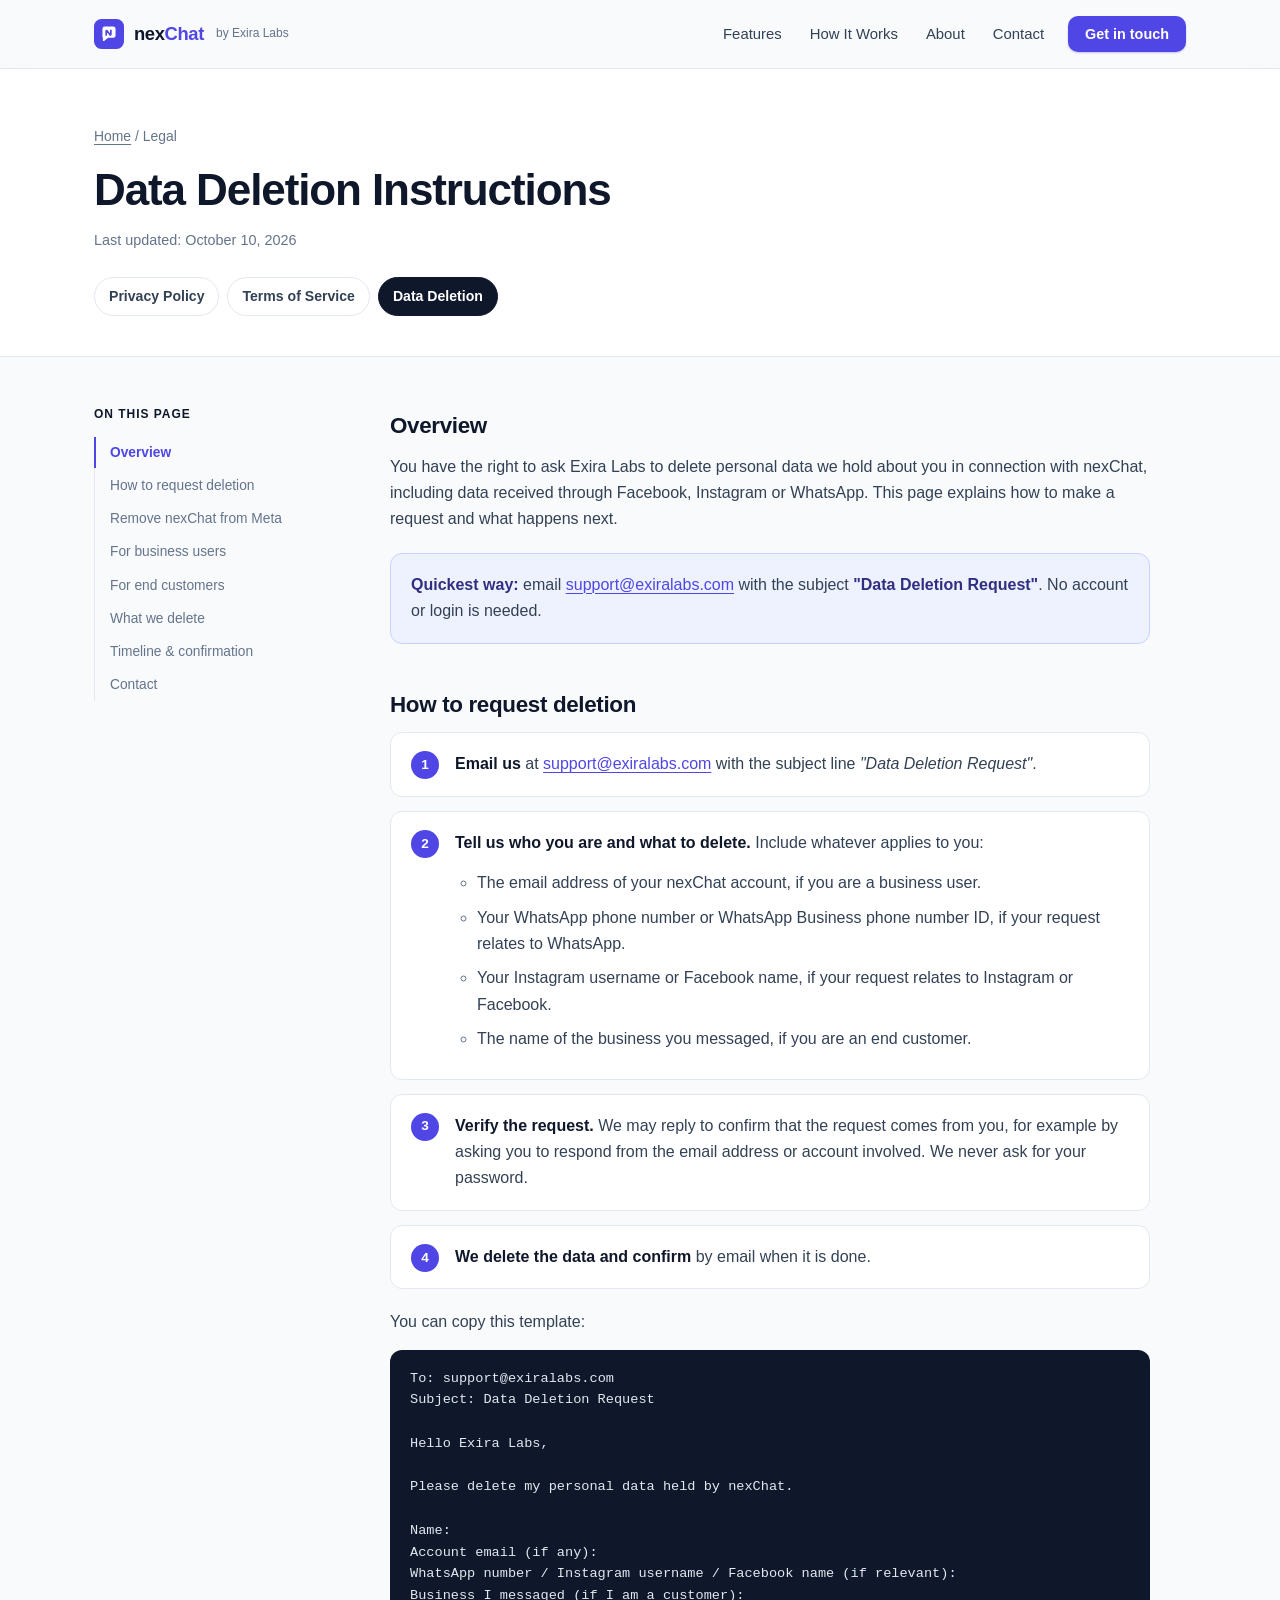
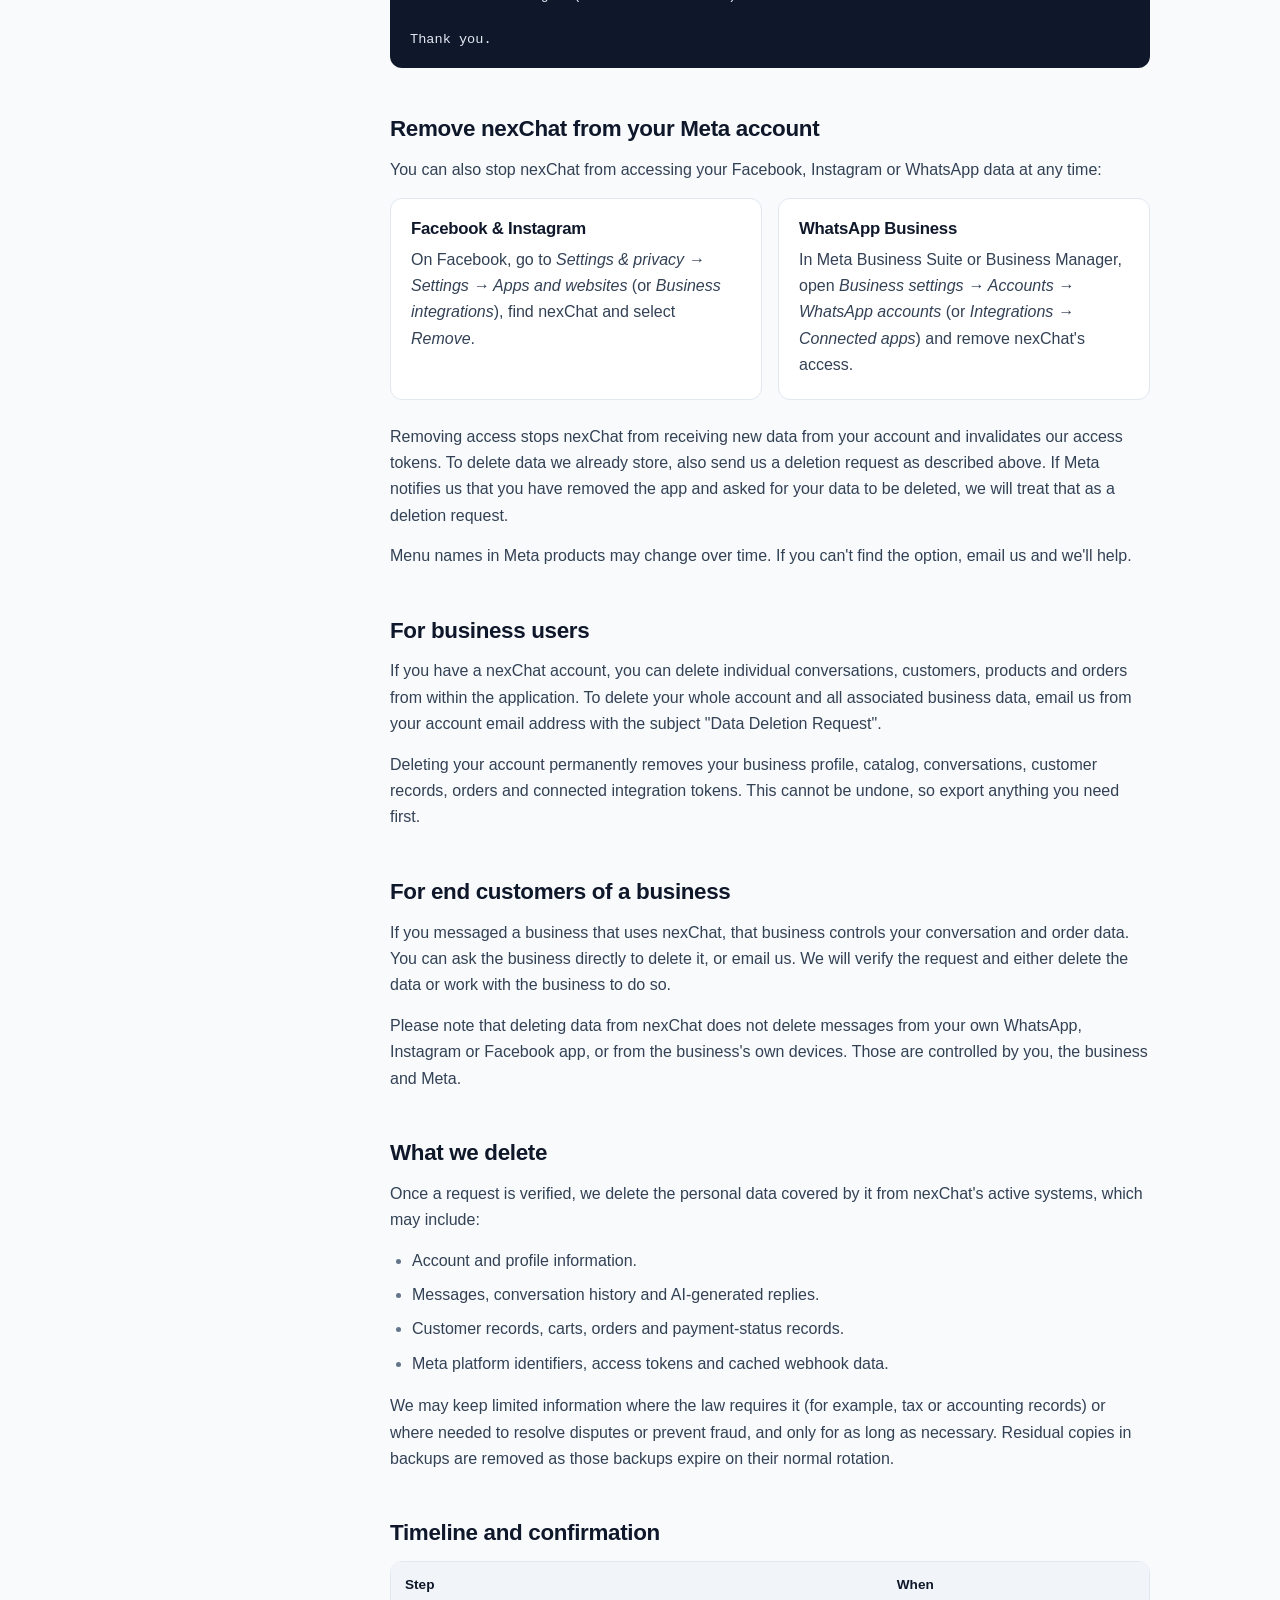
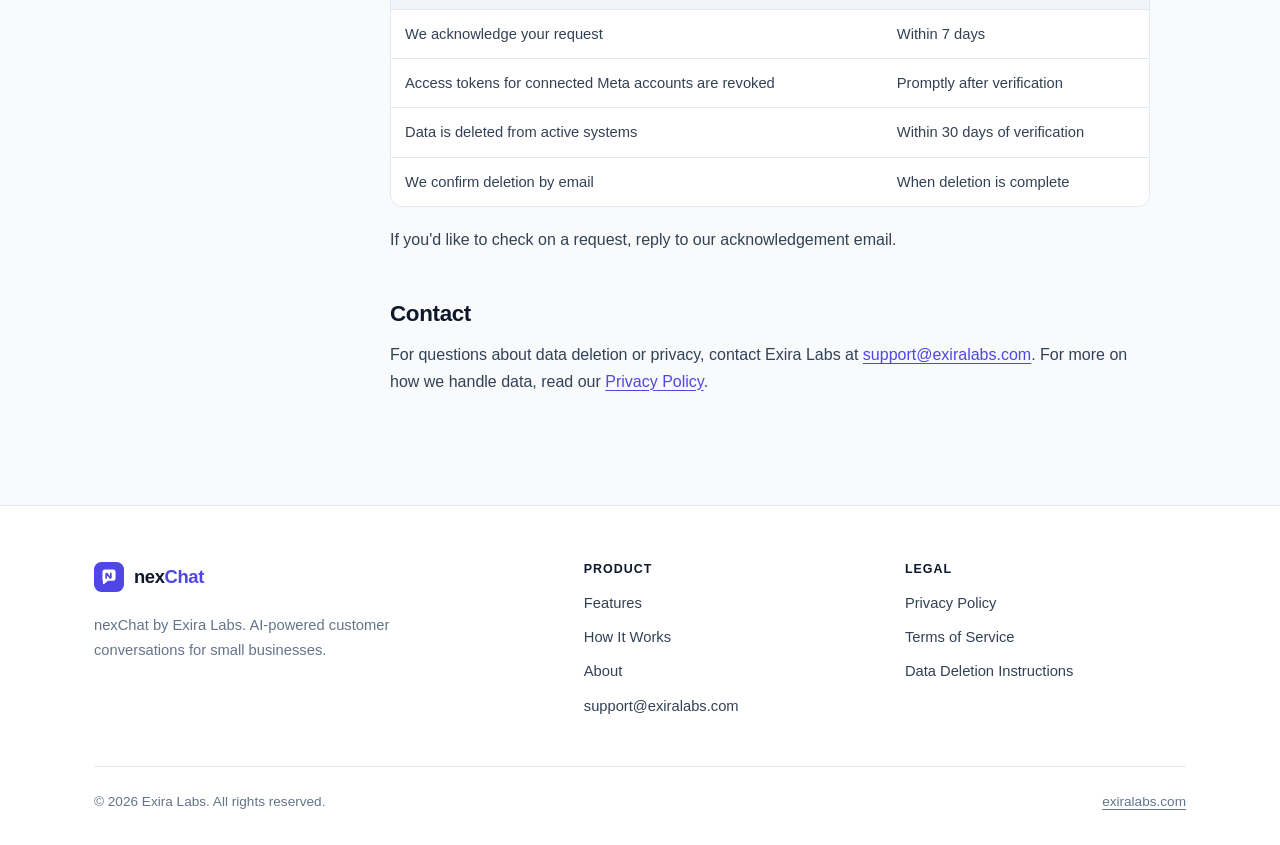
==== data-deletion.html @ d48cdad7 "updated the ui" ====
<!DOCTYPE html>
<html lang="en">
<head>
  <meta charset="UTF-8" />
  <meta name="viewport" content="width=device-width, initial-scale=1.0" />
  <title>Data Deletion Instructions — nexChat by Exira Labs</title>
  <meta name="description" content="How to request deletion of your data from nexChat, including data received through Facebook, Instagram and WhatsApp." />
  <link rel="canonical" href="https://nexchat.exiralabs.com/data-deletion.html" />
  <meta name="theme-color" content="#4f46e5" />
  <link rel="icon" href="assets/favicon.svg" type="image/svg+xml" />
  <meta property="og:type" content="website" />
  <meta property="og:site_name" content="nexChat by Exira Labs" />
  <meta property="og:title" content="nexChat Data Deletion Instructions" />
  <meta property="og:url" content="https://nexchat.exiralabs.com/data-deletion.html" />
  <link rel="stylesheet" href="assets/styles.css" />
</head>
<body>
  <a class="skip-link" href="#main">Skip to content</a>

  <header class="site-header is-solid">
    <div class="container header-inner">
      <a class="brand" href="./" aria-label="nexChat home">
        <svg class="brand-mark" viewBox="0 0 32 32" fill="none" aria-hidden="true"><rect width="32" height="32" rx="8" fill="#4f46e5"/><path d="M9 10.5A2.5 2.5 0 0 1 11.5 8h9A2.5 2.5 0 0 1 23 10.5v7a2.5 2.5 0 0 1-2.5 2.5H15l-4.2 3.4c-.5.4-1.3 0-1.3-.6V20A2.5 2.5 0 0 1 9 17.5z" fill="#fff"/><path d="M13 17v-4.2c0-.5.6-.7.9-.3l3.2 4.2c.3.4.9.2.9-.3V12" stroke="#4f46e5" stroke-width="1.8" stroke-linecap="round" stroke-linejoin="round"/></svg>
        <span class="brand-name">nex<span>Chat</span></span>
        <span class="brand-by">by Exira Labs</span>
      </a>
      <button class="nav-toggle" type="button" aria-expanded="false" aria-controls="site-nav" aria-label="Open menu">
        <svg class="icon-open" viewBox="0 0 24 24" fill="none" stroke="currentColor" stroke-width="2" stroke-linecap="round" aria-hidden="true"><path d="M4 7h16M4 12h16M4 17h16"/></svg>
        <svg class="icon-close" viewBox="0 0 24 24" fill="none" stroke="currentColor" stroke-width="2" stroke-linecap="round" aria-hidden="true"><path d="M6 6l12 12M18 6 6 18"/></svg>
      </button>
      <nav class="nav" id="site-nav" aria-label="Main">
        <a href="./#features">Features</a>
        <a href="./#how-it-works">How It Works</a>
        <a href="./#about">About</a>
        <a href="./#contact">Contact</a>
        <a class="btn btn-primary btn-sm" href="./#contact">Get in touch</a>
      </nav>
    </div>
  </header>

  <main id="main">
    <div class="legal-hero">
      <div class="container">
        <p class="breadcrumb"><a href="./">Home</a> / Legal</p>
        <h1>Data Deletion Instructions</h1>
        <div class="legal-meta">
          <span>Last updated: October 10, 2026</span>
        </div>
        <nav class="legal-tabs" aria-label="Legal documents">
          <a href="privacy-policy.html">Privacy Policy</a>
          <a href="terms-of-service.html">Terms of Service</a>
          <a href="data-deletion.html" aria-current="page">Data Deletion</a>
        </nav>
      </div>
    </div>

    <div class="container legal-layout">
      <aside class="toc" aria-label="On this page">
        <p class="toc-title">On this page</p>
        <ol>
          <li><a href="#overview">Overview</a></li>
          <li><a href="#request">How to request deletion</a></li>
          <li><a href="#meta">Remove nexChat from Meta</a></li>
          <li><a href="#business-users">For business users</a></li>
          <li><a href="#end-customers">For end customers</a></li>
          <li><a href="#what-is-deleted">What we delete</a></li>
          <li><a href="#timeline">Timeline &amp; confirmation</a></li>
          <li><a href="#contact">Contact</a></li>
        </ol>
      </aside>

      <article class="prose">
        <section id="overview">
          <h2>Overview</h2>
          <p>You have the right to ask Exira Labs to delete personal data we hold about you in connection with nexChat, including data received through Facebook, Instagram or WhatsApp. This page explains how to make a request and what happens next.</p>
          <div class="callout">
            <p><strong>Quickest way:</strong> email <a href="mailto:support@exiralabs.com?subject=Data%20Deletion%20Request" data-contact-email data-subject="Data Deletion Request" data-contact-email-text>support@exiralabs.com</a> with the subject <strong>"Data Deletion Request"</strong>. No account or login is needed.</p>
          </div>
        </section>

        <section id="request">
          <h2>How to request deletion</h2>
          <ol class="steps-list">
            <li>
              <p><strong>Email us</strong> at <a href="mailto:support@exiralabs.com?subject=Data%20Deletion%20Request" data-contact-email data-subject="Data Deletion Request" data-contact-email-text>support@exiralabs.com</a> with the subject line <em>"Data Deletion Request"</em>.</p>
            </li>
            <li>
              <p><strong>Tell us who you are and what to delete.</strong> Include whatever applies to you:</p>
              <ul>
                <li>The email address of your nexChat account, if you are a business user.</li>
                <li>Your WhatsApp phone number or WhatsApp Business phone number ID, if your request relates to WhatsApp.</li>
                <li>Your Instagram username or Facebook name, if your request relates to Instagram or Facebook.</li>
                <li>The name of the business you messaged, if you are an end customer.</li>
              </ul>
            </li>
            <li>
              <p><strong>Verify the request.</strong> We may reply to confirm that the request comes from you, for example by asking you to respond from the email address or account involved. We never ask for your password.</p>
            </li>
            <li>
              <p><strong>We delete the data and confirm</strong> by email when it is done.</p>
            </li>
          </ol>
          <p style="margin-top:20px">You can copy this template:</p>
          <pre class="email-template">To: <span data-contact-email-only>support@exiralabs.com</span>
Subject: Data Deletion Request

Hello Exira Labs,

Please delete my personal data held by nexChat.

Name:
Account email (if any):
WhatsApp number / Instagram username / Facebook name (if relevant):
Business I messaged (if I am a customer):

Thank you.</pre>
        </section>

        <section id="meta">
          <h2>Remove nexChat from your Meta account</h2>
          <p>You can also stop nexChat from accessing your Facebook, Instagram or WhatsApp data at any time:</p>
          <div class="option-grid">
            <div class="option">
              <h3>Facebook &amp; Instagram</h3>
              <p>On Facebook, go to <em>Settings &amp; privacy → Settings → Apps and websites</em> (or <em>Business integrations</em>), find nexChat and select <em>Remove</em>.</p>
            </div>
            <div class="option">
              <h3>WhatsApp Business</h3>
              <p>In Meta Business Suite or Business Manager, open <em>Business settings → Accounts → WhatsApp accounts</em> (or <em>Integrations → Connected apps</em>) and remove nexChat's access.</p>
            </div>
          </div>
          <p>Removing access stops nexChat from receiving new data from your account and invalidates our access tokens. To delete data we already store, also send us a deletion request as described above. If Meta notifies us that you have removed the app and asked for your data to be deleted, we will treat that as a deletion request.</p>
          <p>Menu names in Meta products may change over time. If you can't find the option, email us and we'll help.</p>
        </section>

        <section id="business-users">
          <h2>For business users</h2>
          <p>If you have a nexChat account, you can delete individual conversations, customers, products and orders from within the application. To delete your whole account and all associated business data, email us from your account email address with the subject "Data Deletion Request".</p>
          <p>Deleting your account permanently removes your business profile, catalog, conversations, customer records, orders and connected integration tokens. This cannot be undone, so export anything you need first.</p>
        </section>

        <section id="end-customers">
          <h2>For end customers of a business</h2>
          <p>If you messaged a business that uses nexChat, that business controls your conversation and order data. You can ask the business directly to delete it, or email us. We will verify the request and either delete the data or work with the business to do so.</p>
          <p>Please note that deleting data from nexChat does not delete messages from your own WhatsApp, Instagram or Facebook app, or from the business's own devices. Those are controlled by you, the business and Meta.</p>
        </section>

        <section id="what-is-deleted">
          <h2>What we delete</h2>
          <p>Once a request is verified, we delete the personal data covered by it from nexChat's active systems, which may include:</p>
          <ul>
            <li>Account and profile information.</li>
            <li>Messages, conversation history and AI-generated replies.</li>
            <li>Customer records, carts, orders and payment-status records.</li>
            <li>Meta platform identifiers, access tokens and cached webhook data.</li>
          </ul>
          <p>We may keep limited information where the law requires it (for example, tax or accounting records) or where needed to resolve disputes or prevent fraud, and only for as long as necessary. Residual copies in backups are removed as those backups expire on their normal rotation.</p>
        </section>

        <section id="timeline">
          <h2>Timeline and confirmation</h2>
          <div class="table-wrap">
            <table>
              <thead><tr><th scope="col">Step</th><th scope="col">When</th></tr></thead>
              <tbody>
                <tr><td>We acknowledge your request</td><td>Within 7 days</td></tr>
                <tr><td>Access tokens for connected Meta accounts are revoked</td><td>Promptly after verification</td></tr>
                <tr><td>Data is deleted from active systems</td><td>Within 30 days of verification</td></tr>
                <tr><td>We confirm deletion by email</td><td>When deletion is complete</td></tr>
              </tbody>
            </table>
          </div>
          <p>If you'd like to check on a request, reply to our acknowledgement email.</p>
        </section>

        <section id="contact">
          <h2>Contact</h2>
          <p>For questions about data deletion or privacy, contact Exira Labs at <a href="mailto:support@exiralabs.com" data-contact-email data-contact-email-text>support@exiralabs.com</a>. For more on how we handle data, read our <a href="privacy-policy.html">Privacy Policy</a>.</p>
        </section>
      </article>
    </div>
  </main>

  <footer class="site-footer">
    <div class="container">
      <div class="footer-grid">
        <div class="footer-about">
          <a class="brand" href="./" aria-label="nexChat home">
            <svg class="brand-mark" viewBox="0 0 32 32" fill="none" aria-hidden="true"><rect width="32" height="32" rx="8" fill="#4f46e5"/><path d="M9 10.5A2.5 2.5 0 0 1 11.5 8h9A2.5 2.5 0 0 1 23 10.5v7a2.5 2.5 0 0 1-2.5 2.5H15l-4.2 3.4c-.5.4-1.3 0-1.3-.6V20A2.5 2.5 0 0 1 9 17.5z" fill="#fff"/><path d="M13 17v-4.2c0-.5.6-.7.9-.3l3.2 4.2c.3.4.9.2.9-.3V12" stroke="#4f46e5" stroke-width="1.8" stroke-linecap="round" stroke-linejoin="round"/></svg>
            <span class="brand-name">nex<span>Chat</span></span>
          </a>
          <p>nexChat by Exira Labs. AI-powered customer conversations for small businesses.</p>
        </div>
        <div class="footer-col">
          <h4>Product</h4>
          <ul>
            <li><a href="./#features">Features</a></li>
            <li><a href="./#how-it-works">How It Works</a></li>
            <li><a href="./#about">About</a></li>
            <li><a href="mailto:support@exiralabs.com" data-contact-email data-contact-email-text>support@exiralabs.com</a></li>
          </ul>
        </div>
        <div class="footer-col">
          <h4>Legal</h4>
          <ul>
            <li><a href="privacy-policy.html">Privacy Policy</a></li>
            <li><a href="terms-of-service.html">Terms of Service</a></li>
            <li><a href="data-deletion.html">Data Deletion Instructions</a></li>
          </ul>
        </div>
      </div>
      <div class="footer-bottom">
        <span>&copy; <span data-year>2026</span> Exira Labs. All rights reserved.</span>
        <span><a href="https://exiralabs.com" rel="noopener">exiralabs.com</a></span>
      </div>
    </div>
  </footer>

  <script src="assets/site.js" defer></script>
</body>
</html>
---- assets/styles.css ----
/* nexChat by Exira Labs — shared styles */

:root {
  --bg: #f8fafc;
  --bg-alt: #f1f5f9;
  --surface: #ffffff;
  --text: #0f172a;
  --text-body: #334155;
  --text-muted: #64748b;
  --border: #e2e8f0;
  --border-strong: #cbd5e1;
  --accent: #4f46e5;
  --accent-hover: #4338ca;
  --accent-soft: #eef2ff;
  --accent-border: #c7d2fe;
  --success: #047857;
  --success-soft: #ecfdf5;
  --warning: #b45309;
  --warning-soft: #fffbeb;

  --radius-sm: 8px;
  --radius: 12px;
  --radius-lg: 18px;
  --shadow-sm: 0 1px 2px rgba(15, 23, 42, 0.05);
  --shadow: 0 1px 3px rgba(15, 23, 42, 0.06), 0 8px 24px -8px rgba(15, 23, 42, 0.08);
  --shadow-lg: 0 2px 6px rgba(15, 23, 42, 0.04), 0 24px 48px -16px rgba(30, 27, 75, 0.18);

  --max: 1140px;
  --gutter: 24px;
  --header-h: 68px;

  --font: -apple-system, BlinkMacSystemFont, "Segoe UI", Roboto, "Helvetica Neue", Arial, sans-serif;
  --mono: ui-monospace, SFMono-Regular, Menlo, Consolas, monospace;
}

*, *::before, *::after { box-sizing: border-box; }
* { margin: 0; padding: 0; }

html {
  scroll-behavior: smooth;
  scroll-padding-top: calc(var(--header-h) + 16px);
  -webkit-text-size-adjust: 100%;
}

body {
  font-family: var(--font);
  background: var(--bg);
  color: var(--text-body);
  line-height: 1.65;
  font-size: 16px;
  -webkit-font-smoothing: antialiased;
}

img, svg { display: block; max-width: 100%; }

a { color: var(--accent); text-decoration-thickness: 1px; text-underline-offset: 3px; }
a:hover { color: var(--accent-hover); }

:focus-visible {
  outline: 2px solid var(--accent);
  outline-offset: 3px;
  border-radius: 4px;
}

h1, h2, h3, h4 { color: var(--text); line-height: 1.2; letter-spacing: -0.015em; }

.container {
  width: 100%;
  max-width: var(--max);
  margin: 0 auto;
  padding: 0 var(--gutter);
}

.skip-link {
  position: absolute;
  left: 16px;
  top: -48px;
  background: var(--text);
  color: #fff;
  padding: 8px 14px;
  border-radius: var(--radius-sm);
  z-index: 100;
  text-decoration: none;
}
.skip-link:focus { top: 12px; color: #fff; }

/* ---------- Buttons ---------- */

.btn {
  display: inline-flex;
  align-items: center;
  justify-content: center;
  gap: 8px;
  font: inherit;
  font-weight: 600;
  font-size: 0.95rem;
  line-height: 1;
  padding: 13px 20px;
  border-radius: 10px;
  border: 1px solid transparent;
  text-decoration: none;
  cursor: pointer;
  transition: background-color .15s ease, border-color .15s ease, color .15s ease, box-shadow .15s ease;
  white-space: nowrap;
}
.btn-primary { background: var(--accent); color: #fff; box-shadow: 0 1px 2px rgba(79, 70, 229, .3); }
.btn-primary:hover { background: var(--accent-hover); color: #fff; }
.btn-secondary { background: var(--surface); color: var(--text); border-color: var(--border-strong); }
.btn-secondary:hover { border-color: var(--text-muted); color: var(--text); }
.btn-sm { padding: 10px 16px; font-size: 0.9rem; }

/* ---------- Header ---------- */

.site-header {
  position: sticky;
  top: 0;
  z-index: 50;
  background: rgba(248, 250, 252, 0.85);
  backdrop-filter: saturate(180%) blur(12px);
  -webkit-backdrop-filter: saturate(180%) blur(12px);
  border-bottom: 1px solid transparent;
  transition: border-color .2s ease;
}
.site-header.is-scrolled,
.site-header.is-solid { border-bottom-color: var(--border); }

.header-inner {
  display: flex;
  align-items: center;
  justify-content: space-between;
  height: var(--header-h);
  gap: 24px;
}

.brand {
  display: inline-flex;
  align-items: center;
  gap: 10px;
  text-decoration: none;
  color: var(--text);
  font-weight: 700;
  font-size: 1.15rem;
  letter-spacing: -0.02em;
}
.brand:hover { color: var(--text); }
.brand-mark { width: 30px; height: 30px; flex: none; }
.brand-name span { color: var(--accent); }
.brand-by {
  font-size: 0.75rem;
  font-weight: 500;
  color: var(--text-muted);
  letter-spacing: 0;
  margin-left: 2px;
}

.nav { display: flex; align-items: center; gap: 4px; }
.nav a:not(.btn) {
  color: var(--text-body);
  text-decoration: none;
  font-weight: 500;
  font-size: 0.93rem;
  padding: 8px 12px;
  border-radius: var(--radius-sm);
}
.nav a:not(.btn):hover { color: var(--text); background: var(--bg-alt); }
.nav .btn { margin-left: 8px; }

.nav-toggle {
  display: none;
  background: none;
  border: 1px solid var(--border);
  border-radius: var(--radius-sm);
  width: 42px;
  height: 42px;
  cursor: pointer;
  color: var(--text);
  align-items: center;
  justify-content: center;
}
.nav-toggle svg { width: 20px; height: 20px; }
.nav-toggle .icon-close { display: none; }
.nav-toggle[aria-expanded="true"] .icon-open { display: none; }
.nav-toggle[aria-expanded="true"] .icon-close { display: block; }

@media (max-width: 860px) {
  .nav-toggle { display: inline-flex; }
  .nav {
    position: absolute;
    top: var(--header-h);
    left: 0;
    right: 0;
    flex-direction: column;
    align-items: stretch;
    gap: 2px;
    padding: 12px var(--gutter) 20px;
    background: var(--surface);
    border-bottom: 1px solid var(--border);
    box-shadow: var(--shadow);
    display: none;
  }
  .nav.is-open { display: flex; }
  .nav a:not(.btn) { padding: 12px; font-size: 1rem; }
  .nav .btn { margin: 8px 0 0; }
  .brand-by { display: none; }
}

/* ---------- Sections ---------- */

.section { padding: 96px 0; }
.section-alt { background: var(--surface); border-top: 1px solid var(--border); border-bottom: 1px solid var(--border); }

.section-head { max-width: 680px; margin-bottom: 56px; }
.section-head.center { margin-left: auto; margin-right: auto; text-align: center; }

.eyebrow {
  display: inline-block;
  font-size: 0.8rem;
  font-weight: 600;
  letter-spacing: 0.08em;
  text-transform: uppercase;
  color: var(--accent);
  margin-bottom: 12px;
}

.section-title { font-size: clamp(1.75rem, 3.2vw, 2.4rem); font-weight: 700; margin-bottom: 16px; }
.section-lead { font-size: 1.1rem; color: var(--text-muted); }

/* ---------- Hero ---------- */

.hero {
  position: relative;
  padding: 72px 0 96px;
  overflow: hidden;
}
.hero::before {
  content: "";
  position: absolute;
  inset: -200px -100px auto auto;
  width: 720px;
  height: 720px;
  background: radial-gradient(closest-side, rgba(99, 102, 241, 0.14), rgba(99, 102, 241, 0));
  pointer-events: none;
}
.hero-grid {
  position: relative;
  display: grid;
  grid-template-columns: 1.05fr 1fr;
  gap: 64px;
  align-items: center;
}
.hero-badge {
  display: inline-flex;
  align-items: center;
  gap: 8px;
  padding: 6px 12px 6px 8px;
  border-radius: 999px;
  background: var(--surface);
  border: 1px solid var(--border);
  font-size: 0.85rem;
  font-weight: 500;
  color: var(--text-body);
  margin-bottom: 24px;
  box-shadow: var(--shadow-sm);
}
.hero-badge .dot {
  width: 8px; height: 8px; border-radius: 50%;
  background: var(--accent);
  box-shadow: 0 0 0 4px var(--accent-soft);
}
.hero h1 {
  font-size: clamp(2.3rem, 5vw, 3.6rem);
  font-weight: 750;
  letter-spacing: -0.03em;
  line-height: 1.08;
  margin-bottom: 22px;
}
.hero h1 .accent { color: var(--accent); }
.hero-sub { font-size: 1.15rem; color: var(--text-muted); max-width: 540px; margin-bottom: 32px; }
.hero-ctas { display: flex; flex-wrap: wrap; gap: 12px; }
.hero-note { margin-top: 20px; font-size: 0.88rem; color: var(--text-muted); }

/* Product mockup */
.mockup {
  position: relative;
  background: var(--surface);
  border: 1px solid var(--border);
  border-radius: var(--radius-lg);
  box-shadow: var(--shadow-lg);
  overflow: hidden;
}
.mockup-bar {
  display: flex;
  align-items: center;
  gap: 12px;
  padding: 12px 16px;
  border-bottom: 1px solid var(--border);
  background: #fbfcfe;
}
.mockup-dots { display: flex; gap: 6px; }
.mockup-dots i { width: 10px; height: 10px; border-radius: 50%; background: var(--border-strong); display: block; }
.mockup-title { font-size: 0.82rem; font-weight: 600; color: var(--text-muted); }
.mockup-body { display: grid; grid-template-columns: 1fr 190px; }
.chat { padding: 18px 16px 16px; display: flex; flex-direction: column; gap: 10px; min-width: 0; }
.chat-head { display: flex; align-items: center; gap: 10px; padding-bottom: 12px; border-bottom: 1px solid var(--border); margin-bottom: 4px; }
.avatar {
  width: 32px; height: 32px; border-radius: 50%;
  display: grid; place-items: center;
  font-size: 0.78rem; font-weight: 700;
  background: #fde68a; color: #78350f;
  flex: none;
}
.chat-head strong { display: block; font-size: 0.88rem; color: var(--text); line-height: 1.2; }
.chat-head small { font-size: 0.75rem; color: var(--text-muted); }
.bubble {
  max-width: 85%;
  padding: 9px 13px;
  border-radius: 14px;
  font-size: 0.85rem;
  line-height: 1.45;
}
.bubble.in { background: var(--bg-alt); color: var(--text); border-bottom-left-radius: 4px; align-self: flex-start; }
.bubble.out { background: var(--accent); color: #fff; border-bottom-right-radius: 4px; align-self: flex-end; }
.bubble-tag { display: block; font-size: 0.68rem; font-weight: 600; opacity: 0.8; margin-bottom: 2px; letter-spacing: 0.02em; }
.product-card {
  align-self: flex-end;
  display: flex;
  gap: 10px;
  align-items: center;
  width: 85%;
  padding: 10px;
  border: 1px solid var(--border);
  border-radius: 12px;
  background: var(--surface);
}
.product-thumb {
  width: 44px; height: 44px; border-radius: 9px; flex: none;
  background: linear-gradient(135deg, #c7d2fe, #e0e7ff);
  display: grid; place-items: center;
}
.product-thumb svg { width: 22px; height: 22px; color: var(--accent); }
.product-card strong { display: block; font-size: 0.82rem; color: var(--text); line-height: 1.3; }
.product-card small { font-size: 0.75rem; color: var(--text-muted); }
.chat-actions { display: flex; gap: 6px; flex-wrap: wrap; align-self: flex-end; justify-content: flex-end; }
.chip {
  font-size: 0.72rem; font-weight: 600;
  padding: 5px 10px; border-radius: 999px;
  border: 1px solid var(--accent-border);
  color: var(--accent); background: var(--accent-soft);
}
.side {
  border-left: 1px solid var(--border);
  background: #fbfcfe;
  padding: 18px 14px;
  display: flex;
  flex-direction: column;
  gap: 12px;
}
.side-label { font-size: 0.68rem; font-weight: 700; letter-spacing: 0.08em; text-transform: uppercase; color: var(--text-muted); }
.side-card { background: var(--surface); border: 1px solid var(--border); border-radius: 10px; padding: 10px 12px; }
.side-card .row { display: flex; justify-content: space-between; gap: 8px; font-size: 0.76rem; color: var(--text-body); }
.side-card .row + .row { margin-top: 4px; }
.side-card .row b { color: var(--text); font-weight: 600; }
.status {
  display: inline-flex; align-items: center; gap: 5px;
  font-size: 0.7rem; font-weight: 600;
  padding: 3px 8px; border-radius: 999px;
}
.status::before { content: ""; width: 6px; height: 6px; border-radius: 50%; background: currentColor; }
.status.ok { color: var(--success); background: var(--success-soft); }
.status.wait { color: var(--warning); background: var(--warning-soft); }
.status.info { color: var(--accent); background: var(--accent-soft); }
.mockup-caption { margin-top: 14px; font-size: 0.8rem; color: var(--text-muted); text-align: center; }

@media (prefers-reduced-motion: no-preference) {
  .chat > * { animation: rise .5s ease both; }
  .chat > *:nth-child(2) { animation-delay: .15s; }
  .chat > *:nth-child(3) { animation-delay: .45s; }
  .chat > *:nth-child(4) { animation-delay: .75s; }
  .chat > *:nth-child(5) { animation-delay: 1.05s; }
  .chat > *:nth-child(6) { animation-delay: 1.35s; }
  .side > * { animation: rise .5s ease both; animation-delay: 1.5s; }
  @keyframes rise { from { opacity: 0; transform: translateY(6px); } to { opacity: 1; transform: none; } }
}

/* ---------- Problem / solution ---------- */

.compare { display: grid; grid-template-columns: 1fr 1fr; gap: 24px; }
.compare-card {
  background: var(--surface);
  border: 1px solid var(--border);
  border-radius: var(--radius-lg);
  padding: 32px;
}
.compare-card.after { border-color: var(--accent-border); background: linear-gradient(180deg, var(--accent-soft), var(--surface) 60%); }
.compare-card h3 { font-size: 1.15rem; margin-bottom: 20px; display: flex; align-items: center; gap: 10px; }
.compare-list { list-style: none; display: grid; gap: 14px; }
.compare-list li { display: flex; gap: 12px; align-items: flex-start; }
.compare-list svg { width: 20px; height: 20px; flex: none; margin-top: 2px; }
.compare-card.before svg { color: var(--text-muted); }
.compare-card.after svg { color: var(--accent); }

/* ---------- Features ---------- */

.features { display: grid; grid-template-columns: repeat(4, 1fr); gap: 20px; }
.feature {
  background: var(--surface);
  border: 1px solid var(--border);
  border-radius: var(--radius);
  padding: 26px 24px;
  transition: border-color .2s ease, box-shadow .2s ease, transform .2s ease;
}
.feature:hover { border-color: var(--accent-border); box-shadow: var(--shadow); transform: translateY(-2px); }
.icon-box {
  width: 42px; height: 42px;
  border-radius: 10px;
  display: grid; place-items: center;
  background: var(--accent-soft);
  color: var(--accent);
  margin-bottom: 18px;
}
.icon-box svg { width: 22px; height: 22px; }
.feature h3 { font-size: 1.02rem; font-weight: 650; margin-bottom: 8px; }
.feature p { font-size: 0.92rem; color: var(--text-muted); }

/* ---------- How it works ---------- */

.steps { display: grid; grid-template-columns: repeat(4, 1fr); gap: 20px; counter-reset: step; position: relative; }
.step {
  position: relative;
  background: var(--surface);
  border: 1px solid var(--border);
  border-radius: var(--radius);
  padding: 28px 24px 24px;
}
.step-num {
  display: inline-grid; place-items: center;
  width: 32px; height: 32px;
  border-radius: 50%;
  background: var(--text);
  color: #fff;
  font-size: 0.85rem;
  font-weight: 700;
  margin-bottom: 18px;
}
.step h3 { font-size: 1.02rem; margin-bottom: 8px; }
.step p { font-size: 0.92rem; color: var(--text-muted); }
.step-example {
  margin-top: 16px;
  font-size: 0.8rem;
  font-family: var(--mono);
  color: var(--text-body);
  background: var(--bg-alt);
  border-radius: 8px;
  padding: 8px 10px;
  line-height: 1.5;
}
.step:not(:last-child)::after {
  content: "";
  position: absolute;
  top: 44px;
  right: -15px;
  width: 10px; height: 10px;
  border-top: 2px solid var(--border-strong);
  border-right: 2px solid var(--border-strong);
  transform: rotate(45deg);
  z-index: 1;
}

/* ---------- Audience ---------- */

.audience { display: grid; grid-template-columns: 1fr 1.1fr; gap: 64px; align-items: center; }
.audience-list { display: grid; grid-template-columns: 1fr 1fr; gap: 14px; }
.audience-item {
  display: flex; gap: 12px; align-items: flex-start;
  background: var(--bg);
  border: 1px solid var(--border);
  border-radius: var(--radius);
  padding: 18px;
}
.audience-item .icon-box { width: 36px; height: 36px; margin: 0; flex: none; }
.audience-item .icon-box svg { width: 18px; height: 18px; }
.audience-item strong { display: block; color: var(--text); font-size: 0.95rem; margin-bottom: 2px; }
.audience-item span { font-size: 0.87rem; color: var(--text-muted); }
.check-list { list-style: none; display: grid; gap: 12px; margin-top: 24px; }
.check-list li { display: flex; gap: 10px; align-items: flex-start; }
.check-list svg { width: 20px; height: 20px; color: var(--accent); flex: none; margin-top: 2px; }

/* ---------- Integrations ---------- */

.integrations { display: grid; grid-template-columns: repeat(3, 1fr); gap: 20px; }
.integration {
  background: var(--surface);
  border: 1px solid var(--border);
  border-radius: var(--radius);
  padding: 24px;
  display: flex;
  flex-direction: column;
  gap: 12px;
}
.integration-head { display: flex; align-items: center; justify-content: space-between; gap: 12px; }
.integration h3 { font-size: 1.02rem; }
.integration p { font-size: 0.92rem; color: var(--text-muted); }
.pill {
  font-size: 0.72rem;
  font-weight: 600;
  padding: 4px 10px;
  border-radius: 999px;
  white-space: nowrap;
  border: 1px solid;
}
.pill.dev { color: var(--warning); background: var(--warning-soft); border-color: #fde68a; }
.pill.planned { color: var(--text-muted); background: var(--bg-alt); border-color: var(--border); }
.pill.core { color: var(--success); background: var(--success-soft); border-color: #a7f3d0; }
.fine-print { margin-top: 24px; font-size: 0.87rem; color: var(--text-muted); max-width: 760px; }

/* ---------- About ---------- */

.about { display: grid; grid-template-columns: 1fr 1fr; gap: 64px; align-items: start; }
.about p + p { margin-top: 14px; }
.principles { display: grid; gap: 16px; }
.principle {
  display: flex; gap: 16px;
  padding: 20px;
  background: var(--surface);
  border: 1px solid var(--border);
  border-radius: var(--radius);
}
.principle h3 { font-size: 1rem; margin-bottom: 4px; }
.principle p { font-size: 0.92rem; color: var(--text-muted); }
.principle .icon-box { margin: 0; flex: none; }

/* ---------- Contact ---------- */

.contact-card {
  display: grid;
  grid-template-columns: 1.3fr 1fr;
  gap: 48px;
  align-items: center;
  background: var(--text);
  color: #cbd5e1;
  border-radius: 24px;
  padding: 56px;
  position: relative;
  overflow: hidden;
}
.contact-card::before {
  content: "";
  position: absolute;
  right: -160px; top: -160px;
  width: 480px; height: 480px;
  background: radial-gradient(closest-side, rgba(129, 140, 248, 0.35), rgba(129, 140, 248, 0));
  pointer-events: none;
}
.contact-card > * { position: relative; }
.contact-card h2 { color: #fff; font-size: clamp(1.6rem, 3vw, 2.2rem); margin-bottom: 14px; }
.contact-card .eyebrow { color: #a5b4fc; }
.contact-options { display: grid; gap: 12px; }
.contact-option {
  display: flex;
  gap: 14px;
  align-items: center;
  background: rgba(255, 255, 255, 0.06);
  border: 1px solid rgba(255, 255, 255, 0.12);
  border-radius: var(--radius);
  padding: 16px 18px;
  color: #fff;
  text-decoration: none;
  transition: background-color .15s ease, border-color .15s ease;
}
a.contact-option:hover { background: rgba(255, 255, 255, 0.1); border-color: rgba(255, 255, 255, 0.24); color: #fff; }
.contact-option svg { width: 22px; height: 22px; color: #a5b4fc; flex: none; }
.contact-option small { display: block; color: #94a3b8; font-size: 0.8rem; }
.contact-option strong { font-weight: 600; font-size: 0.97rem; overflow-wrap: anywhere; }

/* ---------- Footer ---------- */

.site-footer {
  background: var(--surface);
  border-top: 1px solid var(--border);
  padding: 56px 0 32px;
  font-size: 0.92rem;
}
.footer-grid { display: grid; grid-template-columns: 1.6fr 1fr 1fr; gap: 40px; }
.footer-about p { color: var(--text-muted); margin-top: 14px; max-width: 340px; }
.footer-col h4 {
  font-size: 0.78rem;
  font-weight: 700;
  letter-spacing: 0.08em;
  text-transform: uppercase;
  color: var(--text);
  margin-bottom: 14px;
}
.footer-col ul { list-style: none; display: grid; gap: 10px; }
.footer-col a { color: var(--text-body); text-decoration: none; overflow-wrap: anywhere; }
.footer-col a:hover { color: var(--accent); text-decoration: underline; }
.footer-bottom {
  margin-top: 48px;
  padding-top: 24px;
  border-top: 1px solid var(--border);
  display: flex;
  justify-content: space-between;
  flex-wrap: wrap;
  gap: 12px;
  color: var(--text-muted);
  font-size: 0.85rem;
}
.footer-bottom a { color: var(--text-muted); }

/* ---------- Legal pages ---------- */

.legal-hero {
  padding: 56px 0 40px;
  border-bottom: 1px solid var(--border);
  background: var(--surface);
}
.breadcrumb { font-size: 0.87rem; color: var(--text-muted); margin-bottom: 16px; }
.breadcrumb a { color: var(--text-muted); }
.legal-hero h1 { font-size: clamp(2rem, 4vw, 2.75rem); font-weight: 750; letter-spacing: -0.025em; margin-bottom: 12px; }
.legal-meta { display: flex; flex-wrap: wrap; gap: 8px 20px; font-size: 0.9rem; color: var(--text-muted); }
.legal-tabs { display: flex; flex-wrap: wrap; gap: 8px; margin-top: 24px; }
.legal-tabs a {
  font-size: 0.88rem;
  font-weight: 600;
  text-decoration: none;
  padding: 7px 14px;
  border-radius: 999px;
  border: 1px solid var(--border);
  color: var(--text-body);
  background: var(--surface);
}
.legal-tabs a:hover { border-color: var(--border-strong); color: var(--text); }
.legal-tabs a[aria-current="page"] { background: var(--text); color: #fff; border-color: var(--text); }

.legal-layout {
  display: grid;
  grid-template-columns: 240px minmax(0, 1fr);
  gap: 56px;
  padding-top: 48px;
  padding-bottom: 96px;
}
.toc { position: sticky; top: calc(var(--header-h) + 24px); align-self: start; max-height: calc(100vh - var(--header-h) - 48px); overflow: auto; }
.toc-title { font-size: 0.75rem; font-weight: 700; letter-spacing: 0.08em; text-transform: uppercase; color: var(--text); margin-bottom: 12px; }
.toc ol { list-style: none; display: grid; gap: 2px; border-left: 1px solid var(--border); }
.toc a {
  display: block;
  font-size: 0.86rem;
  line-height: 1.4;
  color: var(--text-muted);
  text-decoration: none;
  padding: 6px 0 6px 14px;
  margin-left: -1px;
  border-left: 2px solid transparent;
}
.toc a:hover { color: var(--text); }
.toc a.is-active { color: var(--accent); border-left-color: var(--accent); font-weight: 600; }

.prose { max-width: 760px; }
.prose > section { padding-top: 8px; }
.prose > section + section { margin-top: 40px; }
.prose h2 { font-size: 1.4rem; font-weight: 700; margin-bottom: 14px; }
.prose h3 { font-size: 1.05rem; font-weight: 650; margin: 24px 0 8px; }
.prose p { margin-bottom: 14px; }
.prose ul, .prose ol { margin: 0 0 16px; padding-left: 22px; }
.prose li { margin-bottom: 8px; }
.prose li::marker { color: var(--text-muted); }
.prose strong { color: var(--text); }
.prose code {
  font-family: var(--mono);
  font-size: 0.88em;
  background: var(--bg-alt);
  border: 1px solid var(--border);
  padding: 1px 6px;
  border-radius: 5px;
}

.callout {
  background: var(--accent-soft);
  border: 1px solid var(--accent-border);
  border-radius: var(--radius);
  padding: 18px 20px;
  margin: 20px 0;
  color: var(--text-body);
}
.callout p:last-child { margin-bottom: 0; }
.callout strong { color: #312e81; }

.summary-box {
  background: var(--surface);
  border: 1px solid var(--border);
  border-radius: var(--radius);
  padding: 22px 24px;
  margin-bottom: 40px;
  box-shadow: var(--shadow-sm);
}
.summary-box h2 { font-size: 1.05rem; margin-bottom: 12px; }
.summary-box ul { margin-bottom: 0; }

.table-wrap { overflow-x: auto; margin: 0 0 20px; border: 1px solid var(--border); border-radius: var(--radius); }
.prose table { width: 100%; border-collapse: collapse; font-size: 0.92rem; background: var(--surface); }
.prose th, .prose td { text-align: left; padding: 12px 14px; vertical-align: top; border-bottom: 1px solid var(--border); }
.prose th { background: var(--bg-alt); color: var(--text); font-weight: 600; font-size: 0.85rem; }
.prose tr:last-child td { border-bottom: 0; }

.steps-list { list-style: none; padding: 0 !important; counter-reset: s; display: grid; gap: 14px; }
.steps-list > li {
  counter-increment: s;
  position: relative;
  padding: 18px 20px 18px 64px;
  background: var(--surface);
  border: 1px solid var(--border);
  border-radius: var(--radius);
  margin: 0;
}
.steps-list > li::before {
  content: counter(s);
  position: absolute;
  left: 20px; top: 18px;
  width: 28px; height: 28px;
  border-radius: 50%;
  background: var(--accent);
  color: #fff;
  font-weight: 700;
  font-size: 0.85rem;
  display: grid; place-items: center;
}
.steps-list > li p:last-child, .steps-list > li ul:last-child { margin-bottom: 0; }

.option-grid { display: grid; grid-template-columns: 1fr 1fr; gap: 16px; margin: 8px 0 24px; }
.option {
  background: var(--surface);
  border: 1px solid var(--border);
  border-radius: var(--radius);
  padding: 20px;
}
.option h3 { margin-top: 0; }
.option p:last-child { margin-bottom: 0; }

.email-template {
  font-family: var(--mono);
  font-size: 0.85rem;
  line-height: 1.6;
  background: var(--text);
  color: #e2e8f0;
  border-radius: var(--radius);
  padding: 18px 20px;
  margin: 0 0 20px;
  white-space: pre-wrap;
  overflow-wrap: anywhere;
}

/* ---------- Responsive ---------- */

@media (max-width: 1024px) {
  .features { grid-template-columns: repeat(2, 1fr); }
  .steps { grid-template-columns: repeat(2, 1fr); }
  .step:nth-child(2)::after { display: none; }
  .integrations { grid-template-columns: repeat(2, 1fr); }
  .hero-grid { gap: 40px; }
}

@media (max-width: 900px) {
  .hero { padding: 48px 0 72px; }
  .hero-grid, .audience, .about, .contact-card { grid-template-columns: 1fr; }
  .hero-grid { gap: 48px; }
  .audience, .about { gap: 40px; }
  .legal-layout { grid-template-columns: 1fr; gap: 0; padding-top: 32px; padding-bottom: 72px; }
  .toc { display: none; }
  .footer-grid { grid-template-columns: 1fr 1fr; }
  .footer-about { grid-column: 1 / -1; }
}

@media (max-width: 640px) {
  :root { --gutter: 16px; }
  .section { padding: 72px 0; }
  .section-head { margin-bottom: 40px; }
  .compare, .features, .steps, .integrations, .audience-list, .option-grid { grid-template-columns: 1fr; }
  .step::after { display: none; }
  .compare-card { padding: 24px; }
  .contact-card { padding: 32px 22px; border-radius: 18px; gap: 28px; }
  .mockup-body { grid-template-columns: 1fr; }
  .side { border-left: 0; border-top: 1px solid var(--border); flex-direction: row; flex-wrap: wrap; }
  .side-label { width: 100%; }
  .side-card { flex: 1 1 140px; }
  .hero-ctas .btn { flex: 1 1 auto; }
  .footer-grid { grid-template-columns: 1fr; }
  .steps-list > li { padding: 18px 18px 18px 58px; }
  .steps-list > li::before { left: 16px; }
}

@media (prefers-reduced-motion: reduce) {
  html { scroll-behavior: auto; }
  *, *::before, *::after { transition: none !important; animation: none !important; }
}

@media print {
  .site-header, .site-footer, .toc, .legal-tabs, .skip-link { display: none !important; }
  body { background: #fff; }
  .legal-layout { display: block; padding: 0; }
}
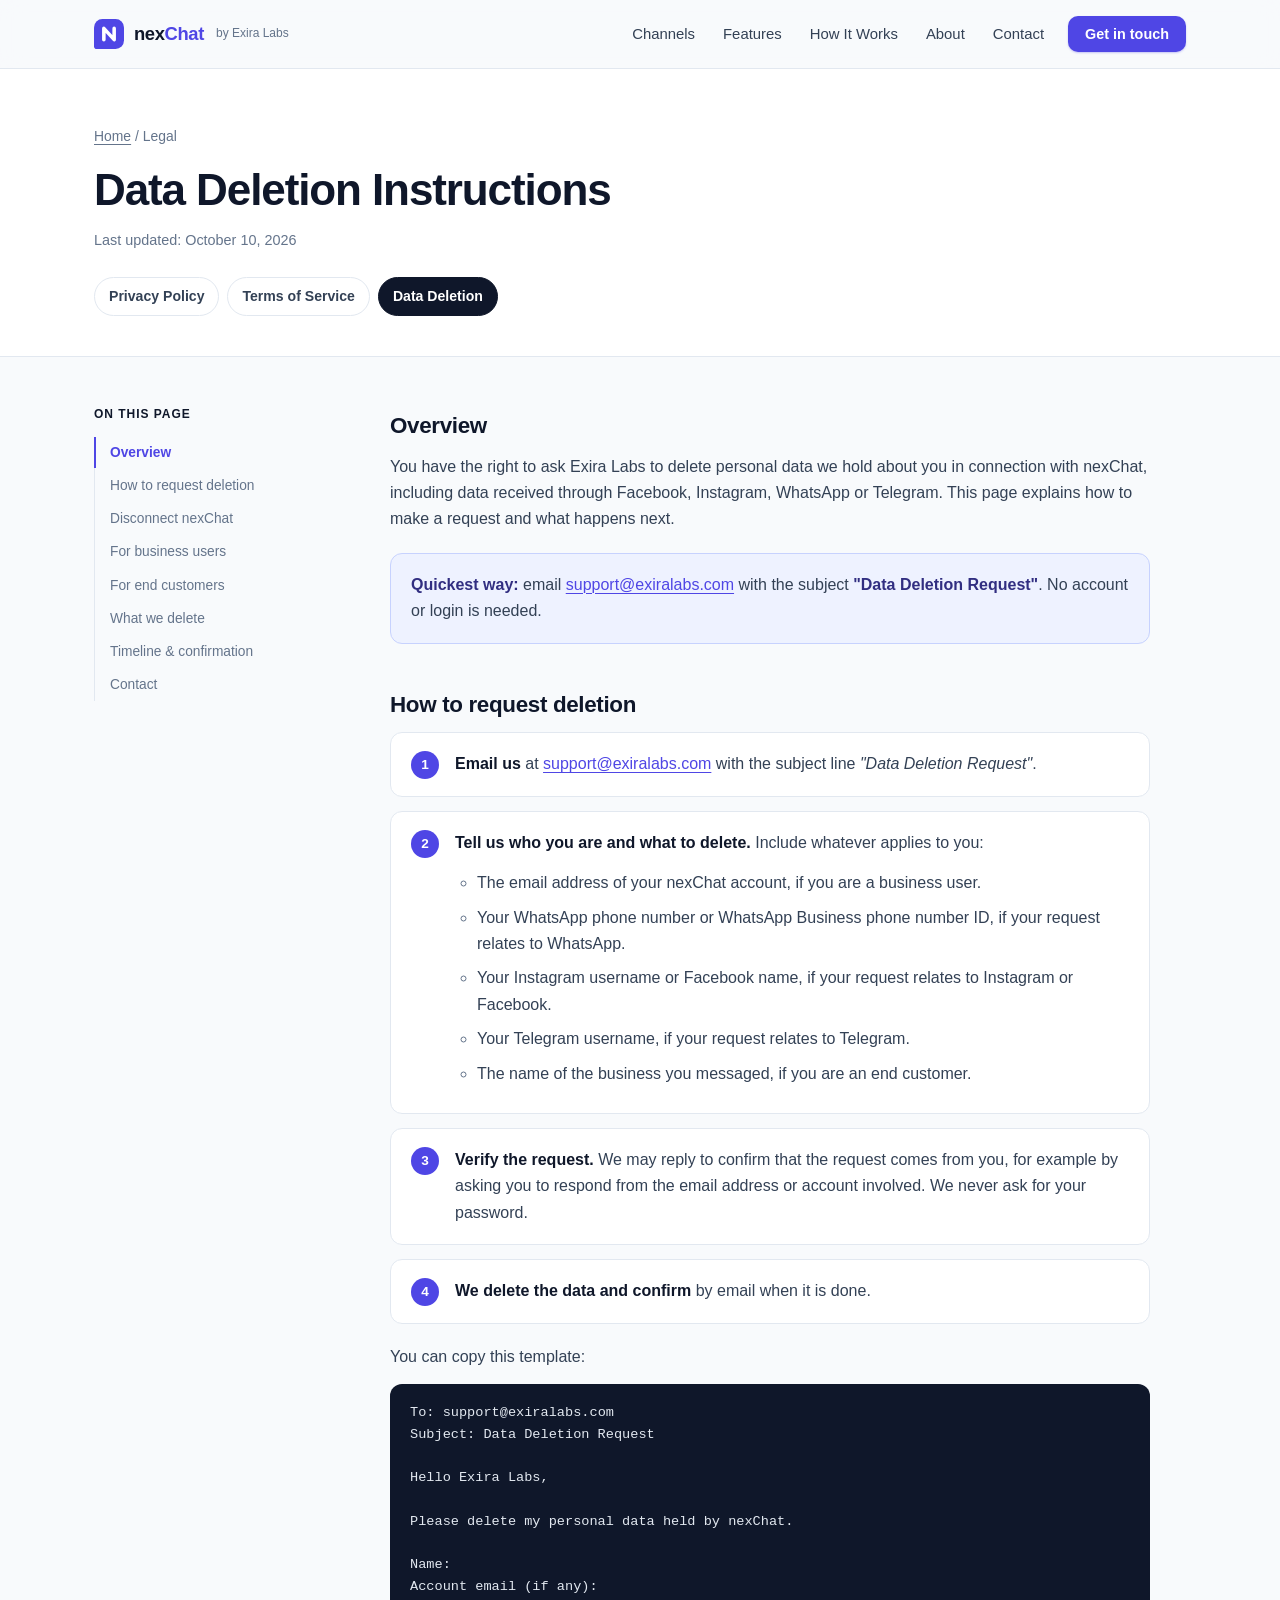
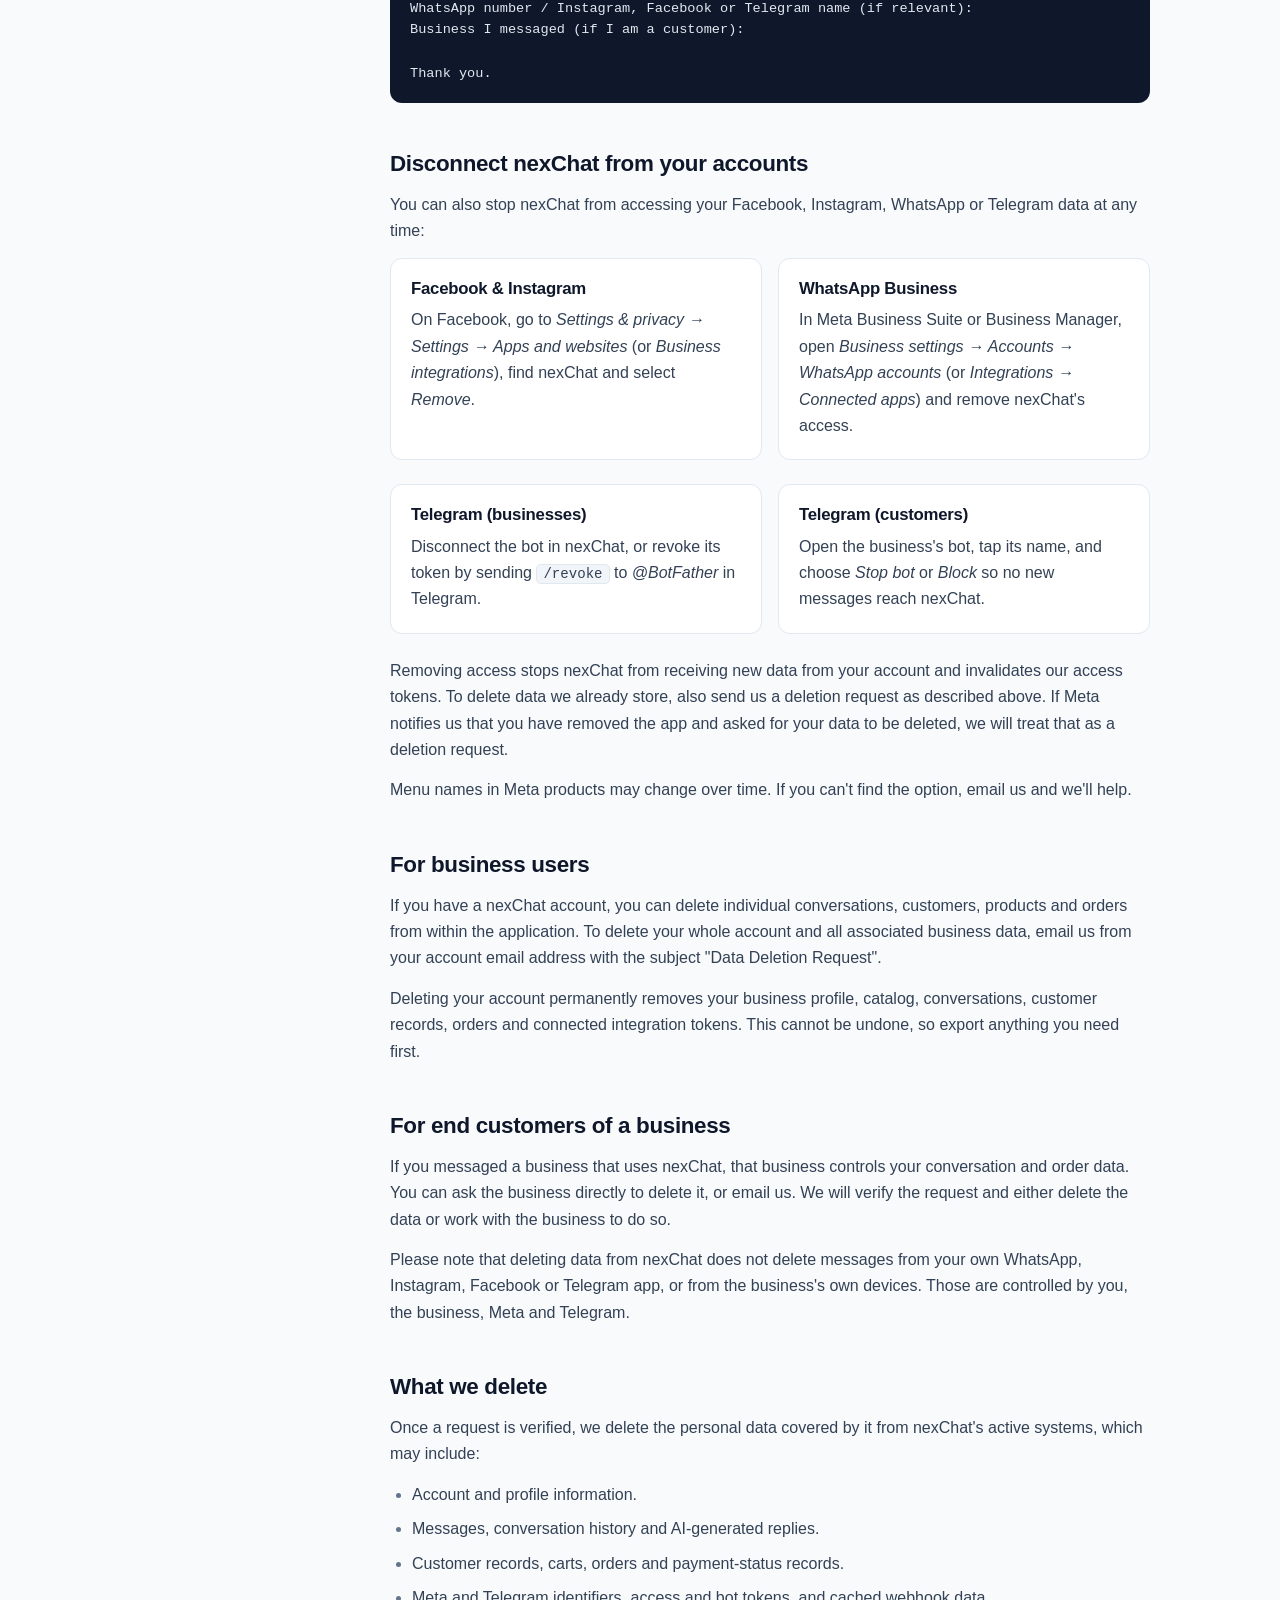
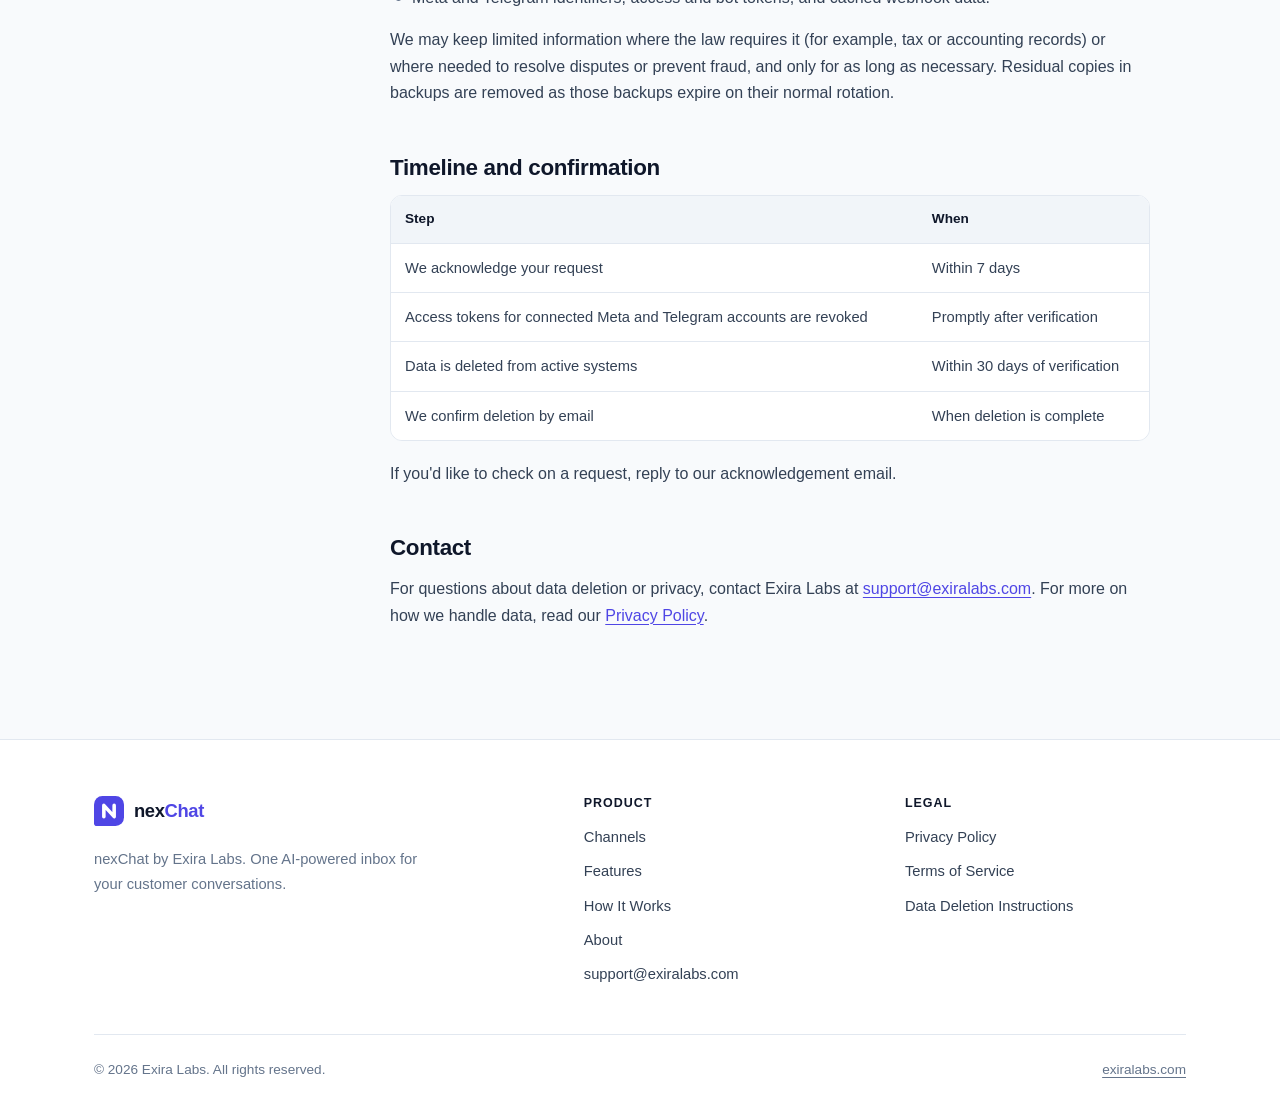
==== commit a8edec42: "updated logo and channel animations." ====
--- a/data-deletion.html
+++ b/data-deletion.html
@@ -4,7 +4,7 @@
   <meta charset="UTF-8" />
   <meta name="viewport" content="width=device-width, initial-scale=1.0" />
   <title>Data Deletion Instructions — nexChat by Exira Labs</title>
-  <meta name="description" content="How to request deletion of your data from nexChat, including data received through Facebook, Instagram and WhatsApp." />
+  <meta name="description" content="How to request deletion of your data from nexChat, including data received through Facebook, Instagram, WhatsApp and Telegram." />
   <link rel="canonical" href="https://nexchat.exiralabs.com/data-deletion.html" />
   <meta name="theme-color" content="#4f46e5" />
   <link rel="icon" href="assets/favicon.svg" type="image/svg+xml" />
@@ -20,7 +20,7 @@
   <header class="site-header is-solid">
     <div class="container header-inner">
       <a class="brand" href="./" aria-label="nexChat home">
-        <svg class="brand-mark" viewBox="0 0 32 32" fill="none" aria-hidden="true"><rect width="32" height="32" rx="8" fill="#4f46e5"/><path d="M9 10.5A2.5 2.5 0 0 1 11.5 8h9A2.5 2.5 0 0 1 23 10.5v7a2.5 2.5 0 0 1-2.5 2.5H15l-4.2 3.4c-.5.4-1.3 0-1.3-.6V20A2.5 2.5 0 0 1 9 17.5z" fill="#fff"/><path d="M13 17v-4.2c0-.5.6-.7.9-.3l3.2 4.2c.3.4.9.2.9-.3V12" stroke="#4f46e5" stroke-width="1.8" stroke-linecap="round" stroke-linejoin="round"/></svg>
+        <svg class="brand-mark" viewBox="0 0 32 32" fill="none" aria-hidden="true"><path d="M9 0h14a9 9 0 0 1 9 9v14a9 9 0 0 1-9 9H3a3 3 0 0 1-3-3V9a9 9 0 0 1 9-9z" fill="#4f46e5"/><path d="M10.5 22V10l11 12V10" stroke="#fff" stroke-width="3.8" stroke-linecap="round" stroke-linejoin="round"/></svg>
         <span class="brand-name">nex<span>Chat</span></span>
         <span class="brand-by">by Exira Labs</span>
       </a>
@@ -29,6 +29,7 @@
         <svg class="icon-close" viewBox="0 0 24 24" fill="none" stroke="currentColor" stroke-width="2" stroke-linecap="round" aria-hidden="true"><path d="M6 6l12 12M18 6 6 18"/></svg>
       </button>
       <nav class="nav" id="site-nav" aria-label="Main">
+        <a href="./#channels">Channels</a>
         <a href="./#features">Features</a>
         <a href="./#how-it-works">How It Works</a>
         <a href="./#about">About</a>
@@ -60,7 +61,7 @@
         <ol>
           <li><a href="#overview">Overview</a></li>
           <li><a href="#request">How to request deletion</a></li>
-          <li><a href="#meta">Remove nexChat from Meta</a></li>
+          <li><a href="#meta">Disconnect nexChat</a></li>
           <li><a href="#business-users">For business users</a></li>
           <li><a href="#end-customers">For end customers</a></li>
           <li><a href="#what-is-deleted">What we delete</a></li>
@@ -72,7 +73,7 @@
       <article class="prose">
         <section id="overview">
           <h2>Overview</h2>
-          <p>You have the right to ask Exira Labs to delete personal data we hold about you in connection with nexChat, including data received through Facebook, Instagram or WhatsApp. This page explains how to make a request and what happens next.</p>
+          <p>You have the right to ask Exira Labs to delete personal data we hold about you in connection with nexChat, including data received through Facebook, Instagram, WhatsApp or Telegram. This page explains how to make a request and what happens next.</p>
           <div class="callout">
             <p><strong>Quickest way:</strong> email <a href="mailto:support@exiralabs.com?subject=Data%20Deletion%20Request" data-contact-email data-subject="Data Deletion Request" data-contact-email-text>support@exiralabs.com</a> with the subject <strong>"Data Deletion Request"</strong>. No account or login is needed.</p>
           </div>
@@ -90,6 +91,7 @@
                 <li>The email address of your nexChat account, if you are a business user.</li>
                 <li>Your WhatsApp phone number or WhatsApp Business phone number ID, if your request relates to WhatsApp.</li>
                 <li>Your Instagram username or Facebook name, if your request relates to Instagram or Facebook.</li>
+                <li>Your Telegram username, if your request relates to Telegram.</li>
                 <li>The name of the business you messaged, if you are an end customer.</li>
               </ul>
             </li>
@@ -110,15 +112,15 @@
 
 Name:
 Account email (if any):
-WhatsApp number / Instagram username / Facebook name (if relevant):
+WhatsApp number / Instagram, Facebook or Telegram name (if relevant):
 Business I messaged (if I am a customer):
 
 Thank you.</pre>
         </section>
 
         <section id="meta">
-          <h2>Remove nexChat from your Meta account</h2>
-          <p>You can also stop nexChat from accessing your Facebook, Instagram or WhatsApp data at any time:</p>
+          <h2>Disconnect nexChat from your accounts</h2>
+          <p>You can also stop nexChat from accessing your Facebook, Instagram, WhatsApp or Telegram data at any time:</p>
           <div class="option-grid">
             <div class="option">
               <h3>Facebook &amp; Instagram</h3>
@@ -127,6 +129,16 @@
             <div class="option">
               <h3>WhatsApp Business</h3>
               <p>In Meta Business Suite or Business Manager, open <em>Business settings → Accounts → WhatsApp accounts</em> (or <em>Integrations → Connected apps</em>) and remove nexChat's access.</p>
+            </div>
+          </div>
+          <div class="option-grid">
+            <div class="option">
+              <h3>Telegram (businesses)</h3>
+              <p>Disconnect the bot in nexChat, or revoke its token by sending <code>/revoke</code> to <em>@BotFather</em> in Telegram.</p>
+            </div>
+            <div class="option">
+              <h3>Telegram (customers)</h3>
+              <p>Open the business's bot, tap its name, and choose <em>Stop bot</em> or <em>Block</em> so no new messages reach nexChat.</p>
             </div>
           </div>
           <p>Removing access stops nexChat from receiving new data from your account and invalidates our access tokens. To delete data we already store, also send us a deletion request as described above. If Meta notifies us that you have removed the app and asked for your data to be deleted, we will treat that as a deletion request.</p>
@@ -142,7 +154,7 @@
         <section id="end-customers">
           <h2>For end customers of a business</h2>
           <p>If you messaged a business that uses nexChat, that business controls your conversation and order data. You can ask the business directly to delete it, or email us. We will verify the request and either delete the data or work with the business to do so.</p>
-          <p>Please note that deleting data from nexChat does not delete messages from your own WhatsApp, Instagram or Facebook app, or from the business's own devices. Those are controlled by you, the business and Meta.</p>
+          <p>Please note that deleting data from nexChat does not delete messages from your own WhatsApp, Instagram, Facebook or Telegram app, or from the business's own devices. Those are controlled by you, the business, Meta and Telegram.</p>
         </section>
 
         <section id="what-is-deleted">
@@ -152,7 +164,7 @@
             <li>Account and profile information.</li>
             <li>Messages, conversation history and AI-generated replies.</li>
             <li>Customer records, carts, orders and payment-status records.</li>
-            <li>Meta platform identifiers, access tokens and cached webhook data.</li>
+            <li>Meta and Telegram identifiers, access and bot tokens, and cached webhook data.</li>
           </ul>
           <p>We may keep limited information where the law requires it (for example, tax or accounting records) or where needed to resolve disputes or prevent fraud, and only for as long as necessary. Residual copies in backups are removed as those backups expire on their normal rotation.</p>
         </section>
@@ -164,7 +176,7 @@
               <thead><tr><th scope="col">Step</th><th scope="col">When</th></tr></thead>
               <tbody>
                 <tr><td>We acknowledge your request</td><td>Within 7 days</td></tr>
-                <tr><td>Access tokens for connected Meta accounts are revoked</td><td>Promptly after verification</td></tr>
+                <tr><td>Access tokens for connected Meta and Telegram accounts are revoked</td><td>Promptly after verification</td></tr>
                 <tr><td>Data is deleted from active systems</td><td>Within 30 days of verification</td></tr>
                 <tr><td>We confirm deletion by email</td><td>When deletion is complete</td></tr>
               </tbody>
@@ -186,14 +198,15 @@
       <div class="footer-grid">
         <div class="footer-about">
           <a class="brand" href="./" aria-label="nexChat home">
-            <svg class="brand-mark" viewBox="0 0 32 32" fill="none" aria-hidden="true"><rect width="32" height="32" rx="8" fill="#4f46e5"/><path d="M9 10.5A2.5 2.5 0 0 1 11.5 8h9A2.5 2.5 0 0 1 23 10.5v7a2.5 2.5 0 0 1-2.5 2.5H15l-4.2 3.4c-.5.4-1.3 0-1.3-.6V20A2.5 2.5 0 0 1 9 17.5z" fill="#fff"/><path d="M13 17v-4.2c0-.5.6-.7.9-.3l3.2 4.2c.3.4.9.2.9-.3V12" stroke="#4f46e5" stroke-width="1.8" stroke-linecap="round" stroke-linejoin="round"/></svg>
+            <svg class="brand-mark" viewBox="0 0 32 32" fill="none" aria-hidden="true"><path d="M9 0h14a9 9 0 0 1 9 9v14a9 9 0 0 1-9 9H3a3 3 0 0 1-3-3V9a9 9 0 0 1 9-9z" fill="#4f46e5"/><path d="M10.5 22V10l11 12V10" stroke="#fff" stroke-width="3.8" stroke-linecap="round" stroke-linejoin="round"/></svg>
             <span class="brand-name">nex<span>Chat</span></span>
           </a>
-          <p>nexChat by Exira Labs. AI-powered customer conversations for small businesses.</p>
+          <p>nexChat by Exira Labs. One AI-powered inbox for your customer conversations.</p>
         </div>
         <div class="footer-col">
           <h4>Product</h4>
           <ul>
+            <li><a href="./#channels">Channels</a></li>
             <li><a href="./#features">Features</a></li>
             <li><a href="./#how-it-works">How It Works</a></li>
             <li><a href="./#about">About</a></li>
--- a/assets/styles.css
+++ b/assets/styles.css
@@ -382,6 +382,122 @@
   @keyframes rise { from { opacity: 0; transform: translateY(6px); } to { opacity: 1; transform: none; } }
 }
 
+/* ---------- Channels flow ---------- */
+
+.flow {
+  display: grid;
+  grid-template-columns: minmax(0, 1.15fr) 64px minmax(0, 1fr);
+  align-items: center;
+  max-width: 1040px;
+  margin: 0 auto;
+}
+.flow-diagram { width: 100%; height: auto; overflow: visible; }
+.fl-card { fill: var(--surface); stroke: var(--border); stroke-width: 1.5; filter: drop-shadow(0 4px 10px rgba(15, 23, 42, 0.06)); }
+.fl-path { fill: none; stroke: var(--border-strong); stroke-width: 2; stroke-dasharray: 4 6; }
+.fl-label { fill: var(--text); font: 600 16px var(--font); }
+.fl-sub { fill: var(--text-muted); font: 500 12.5px var(--font); }
+.fl-hub { fill: var(--accent); filter: drop-shadow(0 10px 24px rgba(79, 70, 229, 0.35)); }
+.fl-pulse { fill: none; stroke: var(--accent); stroke-width: 2; }
+
+.flow-link {
+  align-self: center;
+  justify-self: stretch;
+  height: 4px;
+  margin: 0 4px;
+  border-radius: 4px;
+  background: repeating-linear-gradient(90deg, var(--accent) 0 8px, transparent 8px 16px);
+  opacity: 0.55;
+  animation: flow-x 0.8s linear infinite;
+}
+@keyframes flow-x { to { background-position: 16px 0; } }
+@keyframes flow-y { to { background-position: 0 16px; } }
+
+.inbox {
+  background: var(--surface);
+  border: 1px solid var(--border);
+  border-radius: var(--radius-lg);
+  box-shadow: var(--shadow-lg);
+  overflow: hidden;
+}
+.inbox-head {
+  display: flex;
+  align-items: center;
+  justify-content: space-between;
+  padding: 14px 18px;
+  border-bottom: 1px solid var(--border);
+  background: #fbfcfe;
+}
+.inbox-head strong { color: var(--text); font-size: 0.92rem; }
+.inbox-count { font-size: 0.75rem; font-weight: 600; color: var(--accent); background: var(--accent-soft); padding: 3px 9px; border-radius: 999px; }
+.inbox-list { list-style: none; }
+.inbox-row {
+  display: flex;
+  gap: 12px;
+  align-items: flex-start;
+  padding: 13px 18px;
+  border-bottom: 1px solid var(--border);
+}
+.inbox-row:last-child { border-bottom: 0; }
+.inbox-row .avatar { position: relative; width: 36px; height: 36px; }
+.av-1 { background: #fde68a; color: #78350f; }
+.av-2 { background: #bbf7d0; color: #14532d; }
+.av-3 { background: #bae6fd; color: #0c4a6e; }
+.av-4 { background: #fecdd3; color: #881337; }
+.ch-badge {
+  position: absolute;
+  right: -4px;
+  bottom: -4px;
+  width: 17px;
+  height: 17px;
+  border-radius: 50%;
+  background: var(--surface);
+  padding: 1.5px;
+}
+.ch-badge svg { width: 100%; height: 100%; }
+.inbox-text { min-width: 0; flex: 1; }
+.inbox-top { display: flex; justify-content: space-between; gap: 8px; }
+.inbox-top strong { font-size: 0.86rem; color: var(--text); }
+.inbox-top time { font-size: 0.72rem; color: var(--text-muted); }
+.inbox-text p { font-size: 0.82rem; color: var(--text-body); line-height: 1.4; margin: 1px 0 6px; white-space: nowrap; overflow: hidden; text-overflow: ellipsis; }
+.tag { display: inline-block; font-size: 0.68rem; font-weight: 600; padding: 2px 8px; border-radius: 999px; }
+.tag-ai { color: var(--accent); background: var(--accent-soft); }
+.tag-ok { color: var(--success); background: var(--success-soft); }
+.tag-you { color: var(--warning); background: var(--warning-soft); }
+.brand-ico { width: 42px; height: 42px; }
+
+@media (prefers-reduced-motion: no-preference) {
+  .inbox-row { animation: inbox-in 9s ease infinite both; }
+  .inbox-row:nth-child(2) { animation-delay: .9s; }
+  .inbox-row:nth-child(3) { animation-delay: 1.8s; }
+  .inbox-row:nth-child(4) { animation-delay: 2.7s; }
+  @keyframes inbox-in {
+    0% { opacity: 0; transform: translateX(-12px); }
+    6%, 88% { opacity: 1; transform: none; }
+    96%, 100% { opacity: 0; transform: none; }
+  }
+}
+@media (prefers-reduced-motion: reduce) {
+  .flow-motion { display: none; }
+}
+
+@media (max-width: 640px) {
+  .fl-label { font-size: 21px; }
+  .fl-sub { display: none; }
+  .fl-ch { transform: translateY(10px); }
+}
+
+@media (max-width: 900px) {
+  .flow { grid-template-columns: 1fr; max-width: 480px; }
+  .flow-link {
+    justify-self: center;
+    width: 4px;
+    height: 40px;
+    margin: 4px 0;
+    background: repeating-linear-gradient(180deg, var(--accent) 0 8px, transparent 8px 16px);
+    animation-name: flow-y;
+  }
+}
+
 /* ---------- Problem / solution ---------- */
 
 .compare { display: grid; grid-template-columns: 1fr 1fr; gap: 24px; }
